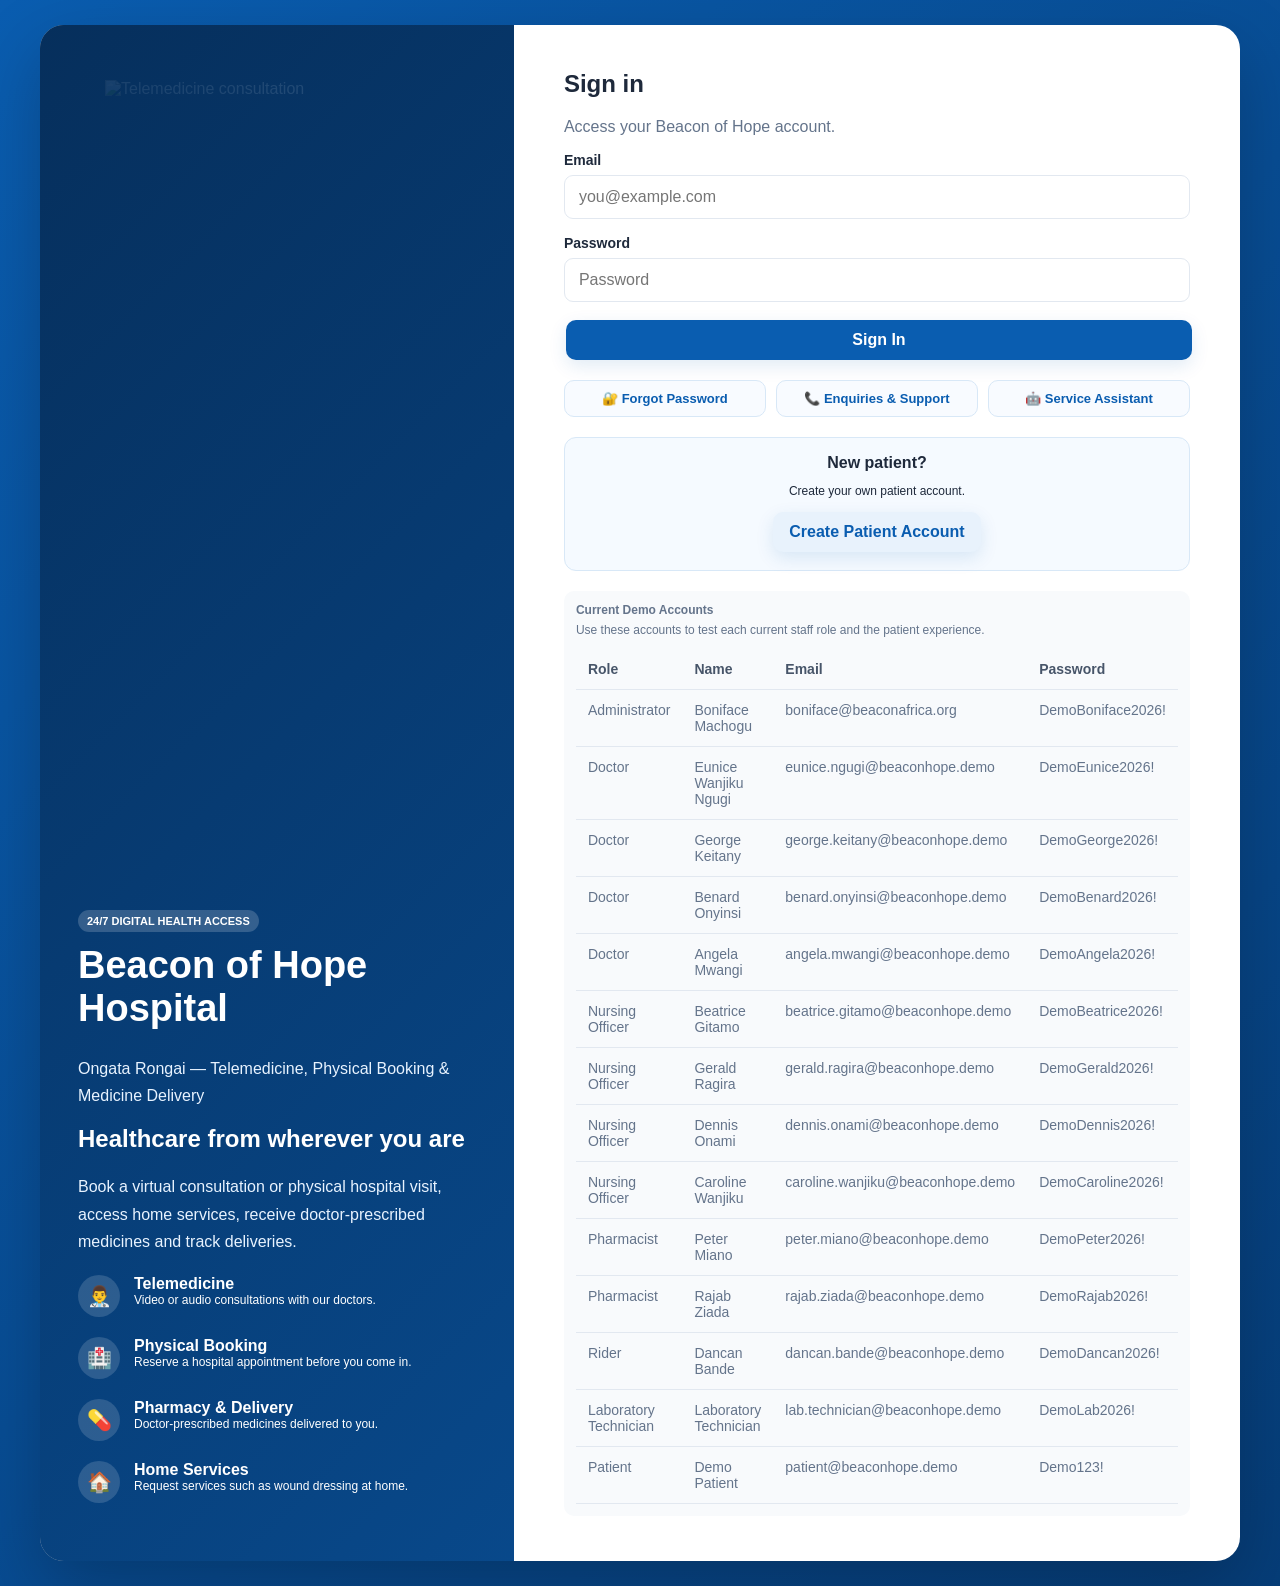
==== index.html @ e9cda863 "Add base styles for the application with CSS variables and responsive design" ====
<!DOCTYPE html>
<html lang="en">
<head>
<meta charset="UTF-8">
<meta name="viewport" content="width=device-width,initial-scale=1.0">
<title>Beacon of Hope Hospital | Telemedicine</title>

<link rel="stylesheet"
      href="https://cdnjs.cloudflare.com/ajax/libs/leaflet/1.9.4/leaflet.css">

<link rel="stylesheet" href="styles.css">

</head>

<body>

<!-- =========================================================
LOGIN
========================================================= -->

<div id="loginPage" class="login-page">

  <div class="login-container">


<div class="login-info login-hero">
  <img src="https://images.unsplash.com/photo-1584982751601-97dcc096659c?auto=format&fit=crop&w=1200&q=85" alt="Telemedicine consultation">
  <div class="login-hero-overlay">
    <div>
      <div class="badge" style="background:rgba(255,255,255,.18);color:#fff;margin-bottom:12px">24/7 DIGITAL HEALTH ACCESS</div>
      <h1>Beacon of Hope Hospital</h1>
      <p>Ongata Rongai — Telemedicine, Physical Booking & Medicine Delivery</p>
      <h2>Healthcare from wherever you are</h2>
      <p>Book a virtual consultation or physical hospital visit, access home services, receive doctor-prescribed medicines and track deliveries.</p>
      <div class="feature"><div class="feature-icon">👨‍⚕️</div><div><strong>Telemedicine</strong><div class="small">Video or audio consultations with our doctors.</div></div></div>
      <div class="feature"><div class="feature-icon">🏥</div><div><strong>Physical Booking</strong><div class="small">Reserve a hospital appointment before you come in.</div></div></div>
      <div class="feature"><div class="feature-icon">💊</div><div><strong>Pharmacy & Delivery</strong><div class="small">Doctor-prescribed medicines delivered to you.</div></div></div>
      <div class="feature"><div class="feature-icon">🏠</div><div><strong>Home Services</strong><div class="small">Request services such as wound dressing at home.</div></div></div>
    </div>
  </div>
</div>

<div class="login-box">

  <h2>Sign in</h2>

  <p class="text-muted">
    Access your Beacon of Hope account.
  </p>

  <form id="loginForm">

    <div class="form-group">
      <label>Email</label>
      <input
        id="loginEmail"
        class="form-control"
        type="email"
        placeholder="you@example.com"
        required
      >
    </div>

    <div class="form-group">
      <label>Password</label>
      <input
        id="loginPassword"
        class="form-control"
        type="password"
        placeholder="Password"
        required
      >
    </div>

    <button class="btn btn-primary btn-block">
      Sign In
    </button>

  </form>

  <div class="login-tools">
    <button type="button" class="login-tool" onclick="showForgotPassword()">🔐 Forgot Password</button>
    <button type="button" class="login-tool" onclick="showEnquiries()">📞 Enquiries & Support</button>
    <button type="button" class="login-tool" onclick="showServiceChatbot()">🤖 Service Assistant</button>
  </div>

  <div class="new-patient-box">

    <strong>New patient?</strong>

    <p class="small">
      Create your own patient account.
    </p>

    <button
      class="btn btn-secondary"
      onclick="showRegistration()"
    >
      Create Patient Account
    </button>

  </div>

  <div class="demo-login">
    <strong>Current Demo Accounts</strong>
    <p class="small text-muted" style="margin:6px 0 12px">Use these accounts to test each current staff role and the patient experience.</p>

    <div class="table-wrap">
      <table style="font-size:12px">
        <thead><tr><th>Role</th><th>Name</th><th>Email</th><th>Password</th></tr></thead>
        <tbody>
          <tr><td>Administrator</td><td>Boniface Machogu</td><td>boniface@beaconafrica.org</td><td>DemoBoniface2026!</td></tr>
          <tr><td>Doctor</td><td>Eunice Wanjiku Ngugi</td><td>eunice.ngugi@beaconhope.demo</td><td>DemoEunice2026!</td></tr>
          <tr><td>Doctor</td><td>George Keitany</td><td>george.keitany@beaconhope.demo</td><td>DemoGeorge2026!</td></tr>
          <tr><td>Doctor</td><td>Benard Onyinsi</td><td>benard.onyinsi@beaconhope.demo</td><td>DemoBenard2026!</td></tr>
          <tr><td>Doctor</td><td>Angela Mwangi</td><td>angela.mwangi@beaconhope.demo</td><td>DemoAngela2026!</td></tr>
          <tr><td>Nursing Officer</td><td>Beatrice Gitamo</td><td>beatrice.gitamo@beaconhope.demo</td><td>DemoBeatrice2026!</td></tr>
          <tr><td>Nursing Officer</td><td>Gerald Ragira</td><td>gerald.ragira@beaconhope.demo</td><td>DemoGerald2026!</td></tr>
          <tr><td>Nursing Officer</td><td>Dennis Onami</td><td>dennis.onami@beaconhope.demo</td><td>DemoDennis2026!</td></tr>
          <tr><td>Nursing Officer</td><td>Caroline Wanjiku</td><td>caroline.wanjiku@beaconhope.demo</td><td>DemoCaroline2026!</td></tr>
          <tr><td>Pharmacist</td><td>Peter Miano</td><td>peter.miano@beaconhope.demo</td><td>DemoPeter2026!</td></tr>
          <tr><td>Pharmacist</td><td>Rajab Ziada</td><td>rajab.ziada@beaconhope.demo</td><td>DemoRajab2026!</td></tr>
          <tr><td>Rider</td><td>Dancan Bande</td><td>dancan.bande@beaconhope.demo</td><td>DemoDancan2026!</td></tr>
          <tr><td>Laboratory Technician</td><td>Laboratory Technician</td><td>lab.technician@beaconhope.demo</td><td>DemoLab2026!</td></tr>
          <tr><td>Patient</td><td>Demo Patient</td><td>patient@beaconhope.demo</td><td>Demo123!</td></tr>
        </tbody>
      </table>
    </div>
  </div>

</div>

  </div>

</div>

<!-- =========================================================
APPLICATION
========================================================= -->

<div id="app" class="app hidden">

  <header class="topbar">


<div class="brand">

  <button
    class="mobile-menu"
    onclick="toggleSidebar()"
  >
    ☰
  </button>

  <div class="logo">+</div>

  <span>Beacon of Hope Hospital</span>

</div>

<div class="user-area">

  <div>
    <div class="user-name" id="topUserName"></div>
    <div class="small text-muted" id="topUserRole"></div>
  </div>

  <div class="user-avatar" id="userAvatar">U</div>

  <button
    class="btn btn-secondary"
    onclick="logout()"
  >
    Logout
  </button>

</div>

  </header>

  <div class="layout">


<aside id="sidebar" class="sidebar"></aside>

<main id="content" class="content"></main>

  </div>

</div>

<!-- MODAL -->

<div id="modal" class="modal-overlay hidden">
  <div id="modalContent" class="modal"></div>
</div>

<script src="https://cdnjs.cloudflare.com/ajax/libs/leaflet/1.9.4/leaflet.js"></script>
<script src="script.js"></script>









</body>
</html>
---- styles.css ----
:root{
  --primary:#0A5DB0;
  --primary-dark:#063D78;
  --blue:#0D7AC7;
  --light:#F4F8FC;
  --white:#fff;
  --text:#1E293B;
  --muted:#64748B;
  --success:#16A34A;
  --warning:#D97706;
  --danger:#DC2626;
  --border:#E2E8F0;
  --shadow:0 12px 30px rgba(15,23,42,.08);
  --radius:16px;
}

*{box-sizing:border-box}

body{
  margin:0;
  font-family:Arial,Helvetica,sans-serif;
  background:linear-gradient(180deg,#edf6ff 0%,#f8fbff 100%);
  color:var(--text);
}

button,input,select,textarea{font:inherit}
button{cursor:pointer}

.hidden{display:none!important}

h1,h2,h3,h4{margin-top:0}

.form-group{margin-bottom:16px}

label{
  display:block;
  margin-bottom:7px;
  font-weight:bold;
  font-size:14px;
}

.form-control{
  width:100%;
  padding:12px 14px;
  border:1px solid var(--border);
  border-radius:9px;
  outline:none;
  background:#fff;
}

.form-control:focus{
  border-color:var(--primary);
  box-shadow:0 0 0 3px rgba(10,93,176,.1);
}

.btn{
  border:0;
  border-radius:10px;
  padding:11px 16px;
  font-weight:700;
  transition:transform .2s ease, box-shadow .2s ease, opacity .2s ease;
  margin:2px;
  box-shadow:0 6px 18px rgba(10,93,176,.12);
}

.btn:hover{
  transform:translateY(-1px);
  box-shadow:0 10px 22px rgba(10,93,176,.14);
}

.btn-primary{background:var(--primary);color:white}
.btn-secondary{background:#E8F2FC;color:var(--primary)}
.btn-success{background:var(--success);color:white}
.btn-warning{background:var(--warning);color:white}
.btn-danger{background:var(--danger);color:white}
.btn-dark{background:#334155;color:white}
.btn-block{width:100%}

.card{
  background:linear-gradient(180deg,#fff 0%,#fdfefe 100%);
  border-radius:var(--radius);
  box-shadow:var(--shadow);
  border:1px solid rgba(148,163,184,.25);
  padding:20px;
  margin-bottom:20px;
}

.grid{
  display:grid;
  gap:18px;
}

.grid-2{grid-template-columns:repeat(2,minmax(0,1fr))}
.grid-3{grid-template-columns:repeat(3,minmax(0,1fr))}
.grid-4{grid-template-columns:repeat(4,minmax(0,1fr))}

.flex{
  display:flex;
  gap:10px;
  align-items:center;
  flex-wrap:wrap;
}

.space-between{justify-content:space-between}

.text-muted{color:var(--muted)}
.small{font-size:12px}
.mt{margin-top:15px}

.page-title{
  display:flex;
  justify-content:space-between;
  align-items:center;
  gap:10px;
  flex-wrap:wrap;
}

.table-wrap{overflow-x:auto}

table{
  width:100%;
  border-collapse:collapse;
}

th,td{
  padding:12px;
  border-bottom:1px solid var(--border);
  text-align:left;
  font-size:14px;
  vertical-align:top;
}

th{
  background:#F8FAFC;
  color:#475569;
}

.badge{
  display:inline-block;
  padding:5px 9px;
  border-radius:999px;
  font-size:11px;
  font-weight:bold;
}

.badge-success{color:#166534;background:#DCFCE7}
.badge-warning{color:#92400E;background:#FEF3C7}
.badge-danger{color:#991B1B;background:#FEE2E2}
.badge-info{color:#075985;background:#E0F2FE}
.badge-dark{color:#334155;background:#E2E8F0}

.alert{
  padding:13px 15px;
  border-radius:9px;
  margin-bottom:15px;
}

.alert-info{background:#E0F2FE;color:#075985}
.alert-success{background:#DCFCE7;color:#166534}
.alert-warning{background:#FEF3C7;color:#92400E}
.alert-danger{background:#FEE2E2;color:#991B1B}

.empty{
  text-align:center;
  padding:35px;
  color:var(--muted);
}

/* LOGIN */

.login-page{
  min-height:100vh;
  display:flex;
  align-items:center;
  justify-content:center;
  padding:25px;
  background:linear-gradient(135deg,#0A5DB0,#063D78);
}

.login-container{
  width:100%;
  max-width:1200px;
  display:grid;
  grid-template-columns:1.55fr 1fr;
  background:white;
  border-radius:24px;
  overflow:hidden;
  box-shadow:0 25px 70px rgba(0,0,0,.22);
}

.login-info{
  padding:55px 65px;
  color:white;
  background:linear-gradient(145deg,#0A5DB0,#063D78);
}

.login-info h1{font-size:38px}

.login-info p{line-height:1.7;color:#E8F3FF}

.feature{
  display:flex;
  gap:14px;
  margin:20px 0;
  align-items:flex-start;
}

.feature-icon{
  width:42px;
  height:42px;
  border-radius:50%;
  display:flex;
  align-items:center;
  justify-content:center;
  background:rgba(255,255,255,.15);
  font-size:20px;
  flex-shrink:0;
}

.login-box{padding:45px 50px}

.new-patient-box{
  margin-top:20px;
  padding:16px;
  border:1px solid #D8E8F7;
  background:#F5FAFF;
  border-radius:12px;
  text-align:center;
}

.demo-login{
  margin-top:20px;
  padding:12px;
  border-radius:10px;
  background:#F8FAFC;
  font-size:12px;
  color:var(--muted);
}

/* APP */

.app{min-height:100vh}

.topbar{
  height:70px;
  background:rgba(255,255,255,.92);
  backdrop-filter:blur(12px);
  border-bottom:1px solid rgba(148,163,184,.18);
  display:flex;
  align-items:center;
  justify-content:space-between;
  padding:0 22px;
  position:sticky;
  top:0;
  z-index:1000;
  box-shadow:0 8px 24px rgba(15,23,42,.04);
}

.brand{
  display:flex;
  align-items:center;
  gap:12px;
  font-weight:bold;
  color:var(--primary);
}

.logo{
  width:42px;
  height:42px;
  background:var(--primary);
  color:white;
  display:flex;
  align-items:center;
  justify-content:center;
  border-radius:11px;
  font-size:20px;
}

.user-area{
  display:flex;
  align-items:center;
  gap:15px;
}

.user-avatar{
  width:38px;
  height:38px;
  background:#DCEEFF;
  color:var(--primary);
  border-radius:50%;
  display:flex;
  align-items:center;
  justify-content:center;
  font-weight:bold;
}

.layout{display:flex}

.sidebar{
  width:250px;
  min-height:calc(100vh - 70px);
  background:linear-gradient(180deg,#062f5c 0%,#0b3c70 100%);
  color:white;
  padding:18px 12px;
  position:fixed;
  left:0;
  top:70px;
  bottom:0;
  overflow-y:auto;
  z-index:900;
  box-shadow:10px 0 28px rgba(6,47,92,.18);
}

.sidebar button{
  width:100%;
  background:transparent;
  border:0;
  color:#DDEBFA;
  padding:12px 14px;
  text-align:left;
  border-radius:10px;
  margin-bottom:4px;
  font-weight:600;
  transition:background .2s ease, transform .2s ease;
}

.sidebar button:hover,
.sidebar button.active{
  background:rgba(255,255,255,.12);
  color:white;
  transform:translateX(2px);
}

.sidebar-section{
  margin:18px 10px 7px;
  font-size:11px;
  text-transform:uppercase;
  color:#8EB9E5;
  font-weight:bold;
}

.content{
  margin-left:250px;
  width:calc(100% - 250px);
  padding:25px;
}

.stat-card{
  padding:20px;
  border-radius:16px;
  background:linear-gradient(180deg,#fff 0%,#f9fbff 100%);
  border:1px solid rgba(148,163,184,.22);
  box-shadow:var(--shadow);
}

.stat-title{
  color:var(--muted);
  font-size:13px;
}

.stat-number{
  font-size:30px;
  font-weight:bold;
  margin-top:8px;
  color:var(--primary);
}

.progress{
  height:10px;
  background:#E2E8F0;
  border-radius:20px;
  overflow:hidden;
}

.progress-bar{
  height:100%;
  background:var(--primary);
}

.map{
  width:100%;
  height:400px;
  border-radius:12px;
  overflow:hidden;
  border:1px solid var(--border);
}

.modal-overlay{
  position:fixed;
  inset:0;
  background:rgba(15,23,42,.55);
  display:flex;
  align-items:center;
  justify-content:center;
  z-index:3000;
  padding:20px;
}

.modal{
  background:white;
  width:100%;
  max-width:750px;
  max-height:90vh;
  overflow-y:auto;
  border-radius:16px;
  padding:25px;
}

.mobile-menu{
  display:none;
  background:none;
  border:0;
  font-size:23px;
  color:var(--primary);
}

.service-card{
  border:1px solid var(--border);
  border-radius:12px;
  padding:18px;
  background:#fff;
}

.service-icon{
  font-size:30px;
}

.kpi{
  border-left:4px solid var(--primary);
  padding-left:12px;
}

.slot-ok{color:var(--success);font-weight:bold}
.slot-busy{color:var(--danger);font-weight:bold}

@media(max-width:900px){
  .login-container{grid-template-columns:1fr}
  .login-info{padding:35px 30px}
  .login-info h1{font-size:28px}

  .sidebar{
    transform:translateX(-100%);
    transition:.25s;
  }

  .sidebar.open{transform:translateX(0)}

  .content{
    margin-left:0;
    width:100%;
    padding:15px;
  }

  .mobile-menu{display:block}

  .grid-3,.grid-4{
    grid-template-columns:1fr 1fr;
  }
}

@media(max-width:600px){
  .grid-2,.grid-3,.grid-4{
    grid-template-columns:1fr;
  }

  .login-box{padding:25px}

  .topbar{padding:0 12px}

  .brand span,.user-name{display:none}
}

.login-hero{position:relative;min-height:100%;background:#062F5C;overflow:hidden}
.login-hero img{width:100%;height:100%;min-height:650px;object-fit:cover;display:block;opacity:.78}
.login-hero-overlay{position:absolute;inset:0;background:linear-gradient(135deg,rgba(6,47,92,.92),rgba(10,93,176,.55));display:flex;flex-direction:column;justify-content:flex-end;padding:38px;color:white}
.login-tools{display:grid;grid-template-columns:repeat(3,1fr);gap:10px;margin-top:18px}
.login-tool{border:1px solid #D8E8F7;background:#F8FBFF;border-radius:10px;padding:10px;color:var(--primary);font-size:13px;font-weight:bold}
.chat-window{height:330px;overflow:auto;background:#F8FAFC;border:1px solid var(--border);border-radius:12px;padding:12px;margin-bottom:12px}
.chat-msg{padding:9px 11px;border-radius:12px;margin:8px 0;max-width:85%;line-height:1.45;font-size:13px}
.chat-bot{background:#E8F2FC;color:#123}
.chat-user{background:#0A5DB0;color:#fff;margin-left:auto}
@media(max-width:600px){.login-tools{grid-template-columns:1fr}.login-hero img{min-height:360px}}

/* ===== V8: notifications, lab, assignment, consultation room ===== */
.v8-bell{position:relative;background:#E8F2FC;border:0;border-radius:50%;width:40px;height:40px;font-size:18px;display:flex;align-items:center;justify-content:center}
.v8-bell:hover{background:#d5e8fa}
.v8-bell-count{position:absolute;top:-4px;right:-4px;min-width:18px;height:18px;padding:0 4px;border-radius:9px;background:#DC2626;color:#fff;font-size:11px;font-weight:bold;display:flex;align-items:center;justify-content:center}
.v8-badge{float:right;background:#DC2626;color:#fff;border-radius:10px;font-size:11px;font-weight:bold;padding:2px 7px;margin-top:1px}
#v8Toasts{position:fixed;bottom:16px;right:16px;z-index:5000;display:flex;flex-direction:column;gap:10px;width:min(360px,calc(100vw - 32px))}
.v8-toast{background:#fff;border-left:5px solid var(--primary);border-radius:10px;box-shadow:0 10px 30px rgba(15,23,42,.22);padding:12px 14px;cursor:pointer;font-size:14px;animation:v8in .25s ease-out}
.v8-toast-title{font-weight:bold;color:var(--primary);margin-bottom:4px}
.v8-toast-time{font-size:11px;color:var(--muted);margin-top:4px}
@keyframes v8in{from{transform:translateX(30px);opacity:0}to{transform:none;opacity:1}}
.v8-unread{border-left:4px solid var(--danger);background:#EAF5FF}
.v8-read{opacity:.75}
.v8-chip{border:1px solid var(--border);background:#fff;color:var(--primary);border-radius:999px;padding:6px 12px;font-size:13px;font-weight:bold;margin:2px}
.v8-chip.active{background:var(--primary);color:#fff;border-color:var(--primary)}
.modal.v8-wide{max-width:1100px}
.v8-room{display:grid;grid-template-columns:minmax(0,1.5fr) minmax(0,1fr);gap:16px}
@media(max-width:860px){.v8-room{grid-template-columns:1fr}}
.v8-video{position:relative;height:260px;background:#0F172A;border-radius:12px;overflow:hidden;display:flex;align-items:center;justify-content:center;color:#fff}
.v8-remote{text-align:center;padding:10px}
.v8-avatar{width:84px;height:84px;border-radius:50%;background:#1D4ED8;display:flex;align-items:center;justify-content:center;font-size:38px;font-weight:bold;margin:0 auto 8px}
.v8-local{position:absolute;right:10px;top:10px;width:132px;height:98px;object-fit:cover;border-radius:8px;border:2px solid #fff;background:#000}
.v8-overlay{position:absolute;left:10px;right:10px;bottom:10px;background:rgba(0,0,0,.72);color:#fff;border-radius:8px;padding:9px 12px;font-size:16px;line-height:1.4}
.v8-cap-card{margin-top:10px;padding:14px}
.v8-transcript{height:210px;overflow-y:auto;border:1px solid var(--border);border-radius:10px;background:#F8FAFC;padding:8px;margin-top:10px}
.v8-line{padding:7px 10px;border-radius:10px;margin-bottom:6px;font-size:14px;max-width:92%}
.v8-line.mine{background:#DCEEFF;margin-left:auto}
.v8-line.theirs{background:#fff;border:1px solid var(--border)}
.v8-line-head{margin-bottom:2px}
.v8-tr{color:#0A5DB0;font-style:italic;margin-top:3px}
.v8-interim{color:var(--muted);min-height:18px;font-style:italic;margin-top:4px}
.v8-dot{display:inline-block;width:10px;height:10px;border-radius:50%;background:#CBD5E1;margin-right:4px}
.v8-dot.on{background:#16A34A}
.v8-tabs{display:flex;gap:6px;margin-bottom:8px}
.v8-tab{flex:1;border:1px solid var(--border);background:#fff;border-radius:9px;padding:9px;font-weight:bold;color:var(--primary)}
.v8-tab.active{background:var(--primary);color:#fff}
.v8-hist{border:1px solid var(--border);border-radius:10px;padding:10px 12px;margin-bottom:10px;background:#fff}
.v8-hist-tr{max-height:200px;overflow:auto;margin-top:6px;padding:6px;background:#F8FAFC;border-radius:8px;font-size:13px}
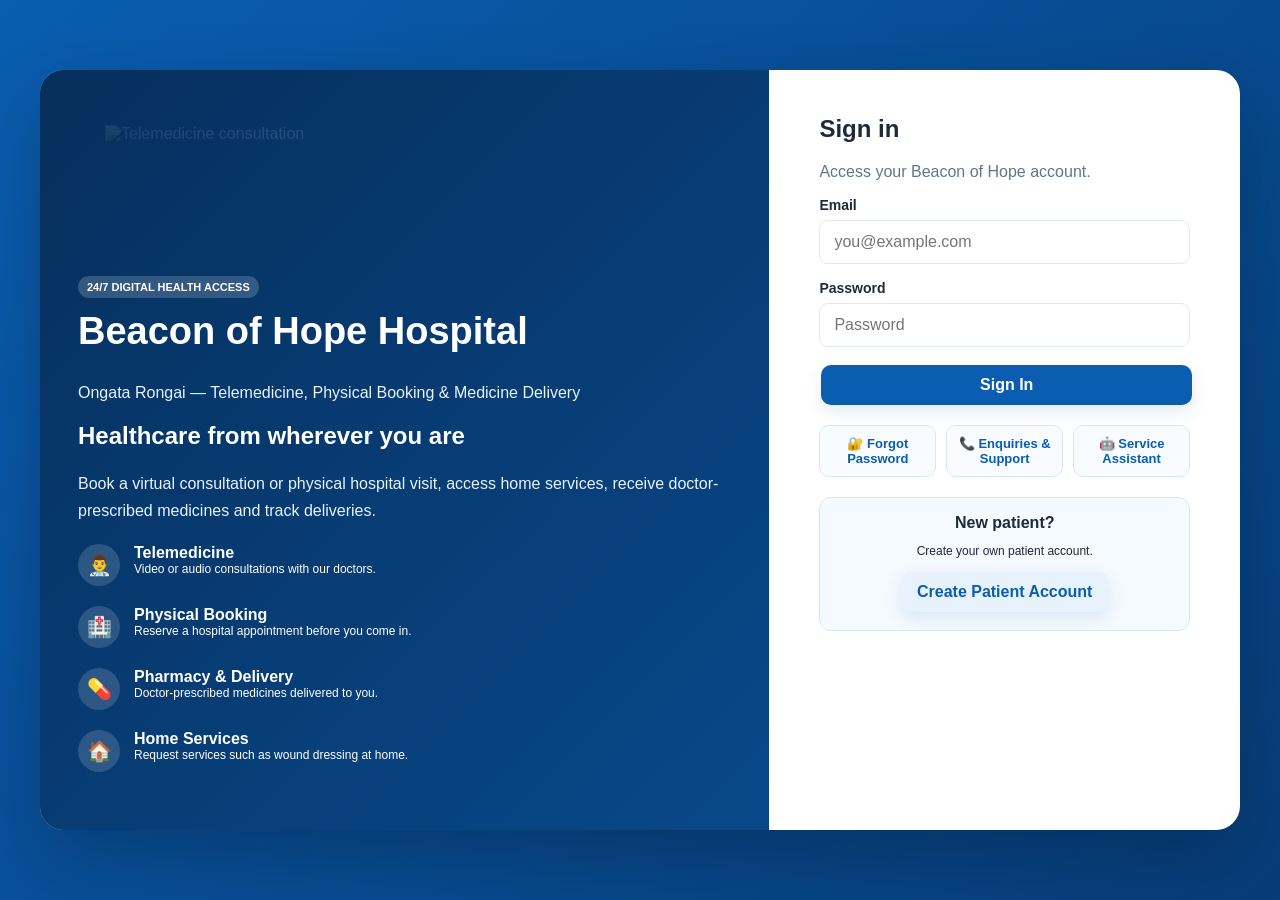
==== commit 727c8bbb: "Add initial database and requirements for Flask application - Created a new SQLite database file `be" ====
--- a/index.html
+++ b/index.html
@@ -100,34 +100,6 @@
     </button>
 
   </div>
-
-  <div class="demo-login">
-    <strong>Current Demo Accounts</strong>
-    <p class="small text-muted" style="margin:6px 0 12px">Use these accounts to test each current staff role and the patient experience.</p>
-
-    <div class="table-wrap">
-      <table style="font-size:12px">
-        <thead><tr><th>Role</th><th>Name</th><th>Email</th><th>Password</th></tr></thead>
-        <tbody>
-          <tr><td>Administrator</td><td>Boniface Machogu</td><td>boniface@beaconafrica.org</td><td>DemoBoniface2026!</td></tr>
-          <tr><td>Doctor</td><td>Eunice Wanjiku Ngugi</td><td>eunice.ngugi@beaconhope.demo</td><td>DemoEunice2026!</td></tr>
-          <tr><td>Doctor</td><td>George Keitany</td><td>george.keitany@beaconhope.demo</td><td>DemoGeorge2026!</td></tr>
-          <tr><td>Doctor</td><td>Benard Onyinsi</td><td>benard.onyinsi@beaconhope.demo</td><td>DemoBenard2026!</td></tr>
-          <tr><td>Doctor</td><td>Angela Mwangi</td><td>angela.mwangi@beaconhope.demo</td><td>DemoAngela2026!</td></tr>
-          <tr><td>Nursing Officer</td><td>Beatrice Gitamo</td><td>beatrice.gitamo@beaconhope.demo</td><td>DemoBeatrice2026!</td></tr>
-          <tr><td>Nursing Officer</td><td>Gerald Ragira</td><td>gerald.ragira@beaconhope.demo</td><td>DemoGerald2026!</td></tr>
-          <tr><td>Nursing Officer</td><td>Dennis Onami</td><td>dennis.onami@beaconhope.demo</td><td>DemoDennis2026!</td></tr>
-          <tr><td>Nursing Officer</td><td>Caroline Wanjiku</td><td>caroline.wanjiku@beaconhope.demo</td><td>DemoCaroline2026!</td></tr>
-          <tr><td>Pharmacist</td><td>Peter Miano</td><td>peter.miano@beaconhope.demo</td><td>DemoPeter2026!</td></tr>
-          <tr><td>Pharmacist</td><td>Rajab Ziada</td><td>rajab.ziada@beaconhope.demo</td><td>DemoRajab2026!</td></tr>
-          <tr><td>Rider</td><td>Dancan Bande</td><td>dancan.bande@beaconhope.demo</td><td>DemoDancan2026!</td></tr>
-          <tr><td>Laboratory Technician</td><td>Laboratory Technician</td><td>lab.technician@beaconhope.demo</td><td>DemoLab2026!</td></tr>
-          <tr><td>Patient</td><td>Demo Patient</td><td>patient@beaconhope.demo</td><td>Demo123!</td></tr>
-        </tbody>
-      </table>
-    </div>
-  </div>
-
 </div>
 
   </div>
@@ -197,14 +169,5 @@
 
 <script src="https://cdnjs.cloudflare.com/ajax/libs/leaflet/1.9.4/leaflet.js"></script>
 <script src="script.js"></script>
-
-
-
-
-
-
-
-
-
 </body>
 </html>
